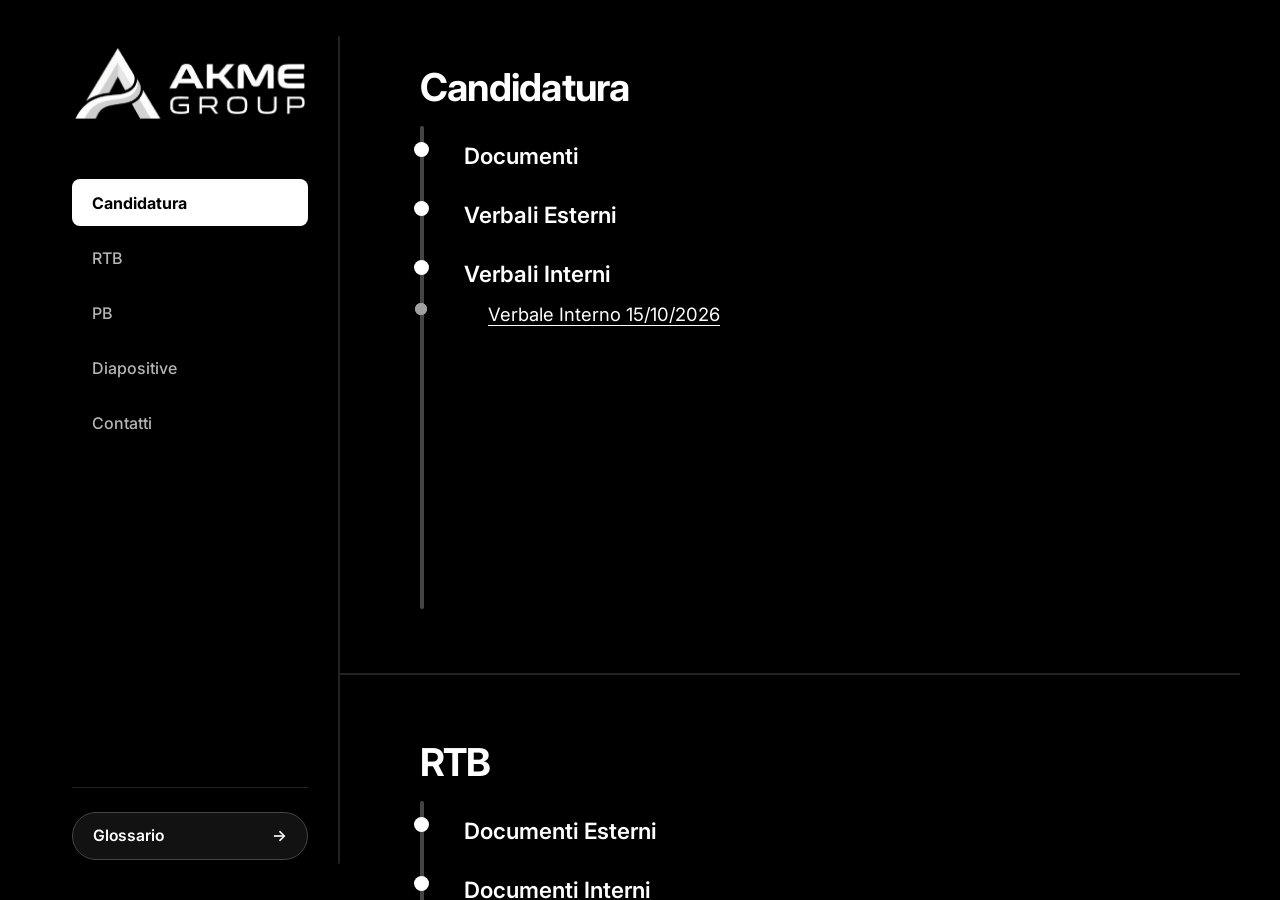
==== website/index.html @ ca803190 "refactor: aggiorno sito per primo verbale" ====
<!DOCTYPE html>
<html lang="it">

<head>
  <meta charset="UTF-8">
  <meta name="viewport" content="width=device-width, initial-scale=1.0">
  <meta name="author" content="Akme Group">
  <meta name="description" content="Sito ufficiale di Akme Group - Ingegneria del Software, Università di Padova">
  <title>Akme Group</title>
  <link rel="icon" href="./logo/logo-small2.png" type="image/png">
  <link rel="stylesheet" href="./style.css" media="screen">
  <script src="./script.js" defer></script>
</head>

<body>
  <header>
    <nav aria-label="Navigazione principale">
      <section id="header-logo">
        <a href="#candidatura">
          <img src="./logo/logo-big2.png" alt="Akme Group - Logo">
        </a>
      </section>

      <ul id="nav-navigation">
        <li><a href="#candidatura" class="active">Candidatura</a></li>
        <li><a href="#rtb">RTB</a></li>
        <li><a href="#pb">PB</a></li>
        <li><a href="#diapositive">Diapositive</a></li>
        <li><a href="#contatti">Contatti</a></li>
      </ul>

      <div class="nav-footer">
        <a href="glossary.html" id="glossario">
          <span>Glossario</span>
          <span class="btn-arrow" aria-hidden="true">→</span>
        </a>
      </div>
    </nav>
  </header>

  <main>
    <section id="candidatura">
      <h2>Candidatura</h2>
      <h3>Documenti</h3>
      <!-- Da integrare con i documenti della Candidatura, es:
      <h4><a href="..." target="_blank">Lettera di Presentazione</a></h4>
      -->
      <h3>Verbali Esterni</h3>
      <!-- Da integrare con i verbali esterni -->
      <h3>Verbali Interni</h3>
      <h4><a href="../output/Candidatura/Verbali%20Interni/2026-10-15.pdf" target="_blank">Verbale Interno 15/10/2026</a></h4>
    </section>

    <section id="rtb">
      <h2>RTB</h2>
      <h3>Documenti Esterni</h3>
      <!-- Da integrare con i documenti esterni RTB -->
      <h3>Documenti Interni</h3>
      <!-- Da integrare con i documenti interni RTB -->
      <h3>Verbali Esterni</h3>
      <!-- Da integrare con i verbali esterni RTB -->
      <h3>Verbali Interni</h3>
      <!-- Da integrare con i verbali interni RTB -->
    </section>

    <section id="pb">
      <h2>PB</h2>
      <h3>Documenti Esterni</h3>
      <!-- Da integrare con i documenti esterni PB -->
      <h3>Documenti Interni</h3>
      <!-- Da integrare con i documenti interni PB -->
      <h3>Verbali Esterni</h3>
      <!-- Da integrare con i verbali esterni PB -->
      <h3>Verbali Interni</h3>
      <!-- Da integrare con i verbali interni PB -->
    </section>

    <section id="diapositive">
      <h2>Diapositive</h2>
      <h3>Presentazioni</h3>
      <!-- Da integrare con le diapositive -->
    </section>

    <section id="contatti" aria-labelledby="contatti-title">
      <h2 id="contatti-title">Contatti</h2>
      <p>
        Il gruppo <strong>Akme Group</strong> è stato formato nell'ambito del corso di Ingegneria del Software presso l'Università degli Studi di Padova.
      </p>
      <p>
        Puoi trovare la nostra organizzazione e repository GitHub al seguente
        <a href="https://github.com/Akme-Group-SWE" target="_blank" rel="noopener noreferrer">link</a>.
      </p>
      <p>
        Per qualsiasi necessità, la nostra mail di contatto è:
        <a href="mailto:akmeswe@gmail.com">
          <span class="monospace">akmeswe@gmail.com</span>
        </a>
      </p>

      <h3>Membri del gruppo:</h3>
      <ul class="members-list">
        <li class="member-item">
          <span class="member-name">Roberto Piovesan</span>
          <span class="member-meta">Matricola: <span class="monospace">2101065</span></span>
          <a href="mailto:roberto.piovesan@studenti.unipd.it" class="member-email">roberto.piovesan@studenti.unipd.it</a>
        </li>
        <li class="member-item">
          <span class="member-name">Marco Giacon</span>
          <span class="member-meta">Matricola: <span class="monospace">2123537</span></span>
          <a href="mailto:marco.giacon.4@studenti.unipd.it" class="member-email">marco.giacon.4@studenti.unipd.it</a>
        </li>
        <li class="member-item">
          <span class="member-name">Pietro Giulio Bassi</span>
          <span class="member-meta">Matricola: <span class="monospace">2137999</span></span>
          <a href="mailto:pietrogiulio.bassi@studenti.unipd.it" class="member-email">pietrogiulio.bassi@studenti.unipd.it</a>
        </li>
        <li class="member-item">
          <span class="member-name">DaXin Chen</span>
          <span class="member-meta">Matricola: <span class="monospace">2148627</span></span>
          <a href="mailto:daxin.chen@studenti.unipd.com" class="member-email">daxin.chen@studenti.unipd.it</a>
        </li>
        <li class="member-item">
          <span class="member-name">Mattia Cadamuro</span>
          <span class="member-meta">Matricola: <span class="monospace">2111534</span></span>
          <a href="mailto:mattia.cadamuro.2@studenti.unipd.it" class="member-email">mattia.cadamuro.2@studenti.unipd.it</a>
        </li>
        <li class="member-item">
          <span class="member-name">Davide Loparco</span>
          <span class="member-meta">Matricola: <span class="monospace">2101088</span></span>
          <a href="mailto:davide.loparco@studenti.unipd.it" class="member-email">davide.loparco@studenti.unipd.it</a>
        </li>
      </ul>
    </section>

    <p id="copyright">Copyright © 2025-2026 by Akme Group - All rights reserved</p>
  </main>
</body>

</html>
---- website/style.css ----
@import url('https://fonts.googleapis.com/css2?family=Inter:ital,opsz,wght@0,14..32,100..900;1,14..32,100..900&display=swap');

:root {
    --bg-primario-hex: #000000;
    --bg-secondario-hex: #222222;
    --main-font-color-hex: #ffffff;
    --muted-font-color-hex: #b5b5b5;
    --accent-primario-hex: #ffffff;
    --accent-secondario-hex: #a0a0a0;

    /* NAVBAR */
    --hover-augmentation: .35vw;
    --divisor-width: 2px;
    --position-left-divisor: 0;

    /* MAIN */
    --h2-top-margin: 0;
    --h2-right-margin: 0;
    --h2-bottom-margin: 1.5rem;
    --h2-left-margin: 0;
    --h2-margin: var(--h2-top-margin) var(--h2-right-margin) var(--h2-bottom-margin) var(--h2-left-margin);
    --h2-font-size: 2.4rem;

    --h3-top-margin: 2rem;
    --h3-bottom-margin: 1rem;
    --h3-lef-margin: 2.75rem;
    --h3-right-margin: 0;
    --h3-margin: var(--h3-top-margin) var(--h3-right-margin) var(--h3-bottom-margin) var(--h3-lef-margin);
    --h3-font-size: 1.4rem;

    --h4-top-margin: 0;
    --h4-bottom-margin: 0.9rem;
    --h4-left-margin: calc(var(--h3-lef-margin) + 1.5rem);
    --h4-right-margin: 0;
    --h4-margin: var(--h4-top-margin) var(--h4-right-margin) var(--h4-bottom-margin) var(--h4-left-margin);
    --h4-font-size: 1.15rem;

    /* SECTION */
    --section-top-padding: 4rem;
    --section-bottom-padding: 4rem;
    --section-left-padding: 5rem;
    --section-right-padding: 3rem;

    /* CONTENT BAR */
    --content-bar-top: calc(var(--section-top-padding) + var(--h2-bottom-margin) + var(--h2-font-size));
    --content-bar-bottom: var(--section-top-padding);
    --content-bar-width: .22em;

    --content-bar-cirlce-width: .65em;
    --content-bar-cirlce-height: .65em;
    --content-bar-circle-color: var(--accent-primario-hex);
}

* {
    margin: 0;
    padding: 0;
    box-sizing: border-box;
    font-family: "Inter", sans-serif;
    font-optical-sizing: auto;
    color: var(--main-font-color-hex);
}

html {
    scroll-behavior: smooth;
    background-color: var(--bg-primario-hex);
    scrollbar-width: none;
    -ms-overflow-style: none;
}

html::-webkit-scrollbar,
body::-webkit-scrollbar,
main::-webkit-scrollbar,
ul::-webkit-scrollbar {
    display: none;
    width: 0;
    height: 0;
}

body {
    display: flex;
    justify-content: center;
    background-color: var(--bg-primario-hex);
    max-width: 1200px;
    margin: 0 auto;
    min-height: 100vh;
}

header {
    width: 300px;
    flex-shrink: 0;
    background-color: var(--bg-primario-hex);
}

main {
    max-height: 100vh;
    width: 100%;
    overflow-y: auto;
    scrollbar-width: none;
    -ms-overflow-style: none;
    position: relative;
    flex: 1;
    scroll-behavior: smooth;
}

nav {
    display: flex;
    flex-direction: column;
    height: 100vh;
    position: relative;
    padding: 2.5rem 2rem;
    gap: 3rem;
}

nav::after {
    content: ' ';
    width: var(--divisor-width);
    background-color: var(--bg-secondario-hex);
    position: absolute;
    top: 4%;
    bottom: 4%;
    border-radius: .1em;
    right: var(--position-left-divisor);
}

#header-logo {
    text-align: center;
    padding: 0.5rem 0;
}

#header-logo a {
    display: inline-block;
}

#header-logo img {
    width: 100%;
    max-width: 230px;
    height: auto;
    display: block;
    margin: 0 auto;
}

#nav-navigation {
    display: flex;
    flex-direction: column;
    gap: 0.5rem;
}

#nav-navigation a {
    display: block;
    text-decoration: none;
    padding: 0.85rem 1.25rem;
    border-radius: 8px;
    transition: all 0.25s ease;
    font-weight: 500;
    color: var(--muted-font-color-hex);
    position: relative;
    overflow: hidden;
}

#nav-navigation a:not(.active)::before {
    content: '';
    position: absolute;
    left: 0;
    top: 0;
    height: 100%;
    width: .25em;
    background-color: var(--main-font-color-hex);
    transform: scaleY(0);
    transition: transform 0.25s ease;
}

#nav-navigation a:not(.active):hover {
    background-color: rgba(255, 255, 255, 0.08);
    color: var(--main-font-color-hex);
    transform: translateX(var(--hover-augmentation));
}

#nav-navigation a:not(.active):hover::before {
    transform: scaleY(1);
}

#nav-navigation a.active {
    color: var(--bg-primario-hex);
    background-color: var(--main-font-color-hex);
    font-weight: 700;
}

/* BOTTONE GLOSSARIO / HOME NELLA SIDEBAR */
.nav-footer {
    margin-top: auto;
    padding-top: 1.5rem;
    border-top: 1px solid var(--bg-secondario-hex);
}

#glossario,
#home {
    display: flex;
    align-items: center;
    justify-content: space-between;
    text-decoration: none;
    background-color: #121212;
    color: var(--main-font-color-hex);
    font-weight: 600;
    font-size: 0.98rem;
    padding: 0.85rem 1.25rem;
    border-radius: 999px;
    border: 1px solid #444444;
    transition: all 0.25s ease;
}

#glossario .btn-arrow,
#home .btn-arrow {
    transition: transform 0.25s ease, color 0.25s ease;
}

#glossario:hover,
#home:hover {
    background-color: var(--main-font-color-hex);
    color: var(--bg-primario-hex);
    border-color: var(--main-font-color-hex);
    opacity: 1;
}

#glossario:hover span,
#home:hover span {
    color: var(--bg-primario-hex);
}

#glossario:hover .btn-arrow {
    transform: translateX(4px);
}

#home:hover .btn-arrow {
    transform: translateX(-4px);
}

/* CONTENUTO PRINCIPALE */

main section {
    min-height: 75vh;
    padding: var(--section-top-padding) var(--section-right-padding) var(--section-bottom-padding) var(--section-left-padding);
    scroll-margin-top: 0;
    position: relative;
    border-bottom: var(--divisor-width) solid var(--bg-secondario-hex);
}

#contatti {
    border-bottom: none;
}

#rtb::before,
#pb::before,
#diapositive::before,
#candidatura::before {
    content: '';
    width: var(--content-bar-width);
    background-color: #444444;
    position: absolute;
    bottom: var(--content-bar-bottom);
    top: var(--content-bar-top);
    left: var(--section-left-padding);
    border-radius: calc(var(--content-bar-width) / 2);
}

#rtb *:not(h2)::before,
#pb *:not(h2)::before,
#diapositive *:not(h2)::before,
#candidatura *:not(h2)::before {
    content: '';
    position: absolute;
    align-self: center;
    width: var(--content-bar-cirlce-width);
    height: var(--content-bar-cirlce-height);
    background-color: var(--content-bar-circle-color);
    border-radius: 100%;
    z-index: 1;
    left: calc(var(--section-left-padding) - (var(--content-bar-cirlce-width) / 2.5));
}

h2 {
    color: var(--main-font-color-hex);
    margin: var(--h2-margin);
    font-size: var(--h2-font-size);
    font-weight: 700;
    letter-spacing: -0.02em;
}

h3 {
    color: var(--main-font-color-hex);
    margin: var(--h3-margin);
    font-size: var(--h3-font-size);
    font-weight: 600;
}

h4 {
    --content-bar-circle-color: var(--accent-secondario-hex);
    margin: var(--h4-margin);
    font-size: var(--h4-font-size);
    font-weight: 400;
}

p {
    line-height: 1.7;
    font-size: 1.08rem;
    margin-bottom: 0.75rem;
    color: #e0e0e0;
}

ul {
    list-style: none;
}

a {
    color: var(--main-font-color-hex);
    text-underline-offset: 4px;
    transition: opacity 0.2s ease;
}

a:hover {
    opacity: 0.75;
}

#contatti h3 {
    margin-left: 0;
    margin-top: 2.5rem;
    margin-bottom: 1.25rem;
}

.monospace {
    font-family: ui-monospace, SFMono-Regular, Menlo, Monaco, Consolas, 'Courier New', monospace;
    background: var(--bg-secondario-hex);
    padding: 0.2rem 0.5rem;
    border-radius: 4px;
    color: var(--main-font-color-hex);
    border: 1px solid #333333;
}

.members-list {
    display: grid;
    grid-template-columns: repeat(2, 1fr);
    gap: 1rem;
}

.member-item {
    background-color: #0d0d0d;
    border: 1px solid #333333;
    border-left: 3px solid var(--main-font-color-hex);
    border-radius: 6px;
    padding: 1rem 1.25rem;
    display: flex;
    flex-direction: column;
    gap: 0.35rem;
}

.member-name {
    font-size: 1.08rem;
    font-weight: 700;
    color: var(--main-font-color-hex);
}

.member-meta {
    font-size: 0.9rem;
    color: var(--muted-font-color-hex);
}

.member-email {
    font-size: 0.9rem;
    color: #e0e0e0;
    word-break: break-all;
}

#copyright {
    text-align: center;
    padding: 2rem 1rem;
    font-size: 0.9rem;
    color: var(--muted-font-color-hex);
    border-top: var(--divisor-width) solid var(--bg-secondario-hex);
    margin: 0;
}

/* RESPONSIVE */
@media (max-width: 820px) {
    :root {
        --section-left-padding: 3rem;
        --section-right-padding: 1.75rem;

        --h2-font-size: 2rem;
        --h3-font-size: 1.25rem;
        --h4-font-size: 1rem;
    }

    body {
        flex-direction: column;
    }

    header {
        width: 100%;
    }

    nav::after {
        display: none;
    }

    #header-logo img {
        max-width: 190px;
    }

    nav {
        height: auto;
        border-bottom: var(--divisor-width) solid var(--bg-secondario-hex);
        gap: 1.25rem;
        align-items: center;
        padding: 1.25rem;
    }

    #nav-navigation {
        flex-direction: row;
        flex-wrap: wrap;
        justify-content: center;
        gap: .5rem;
        padding: 0;
    }

    #nav-navigation a {
        font-size: 0.95rem;
        padding: 0.5rem 0.9rem;
    }

    .nav-footer {
        margin-top: 0;
        padding-top: 0;
        border-top: none;
    }

    #glossario,
    #home {
        gap: 0.6rem;
        padding: 0.55rem 1.15rem;
    }

    main {
        max-height: none;
    }

    .members-list {
        grid-template-columns: 1fr;
    }
}

@media (max-width: 480px) {
    :root {
        --section-left-padding: 2rem;
        --section-right-padding: 1.25rem;

        --h2-font-size: 1.75rem;
        --h3-font-size: 1.15rem;
        --h4-font-size: .95rem;
    }
}
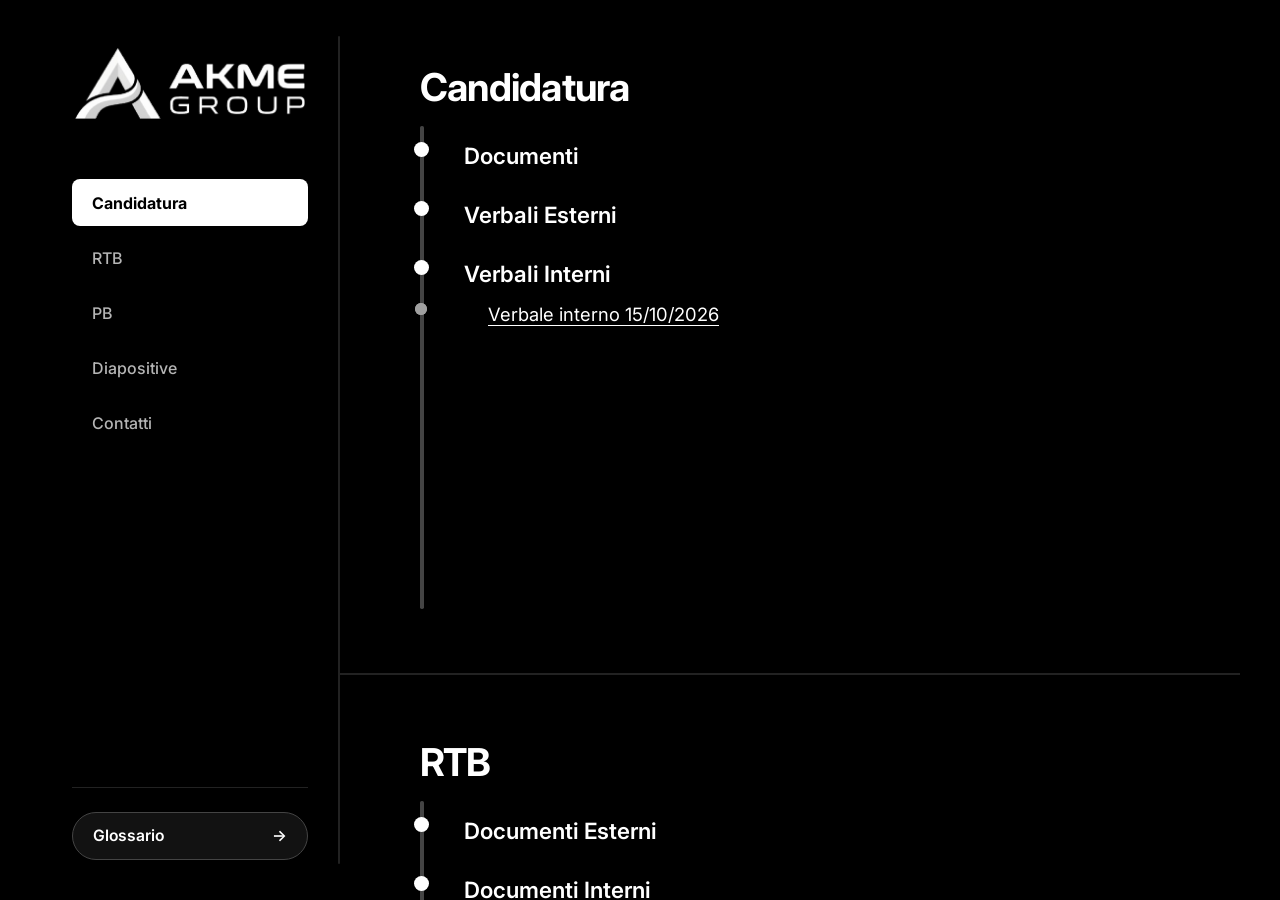
==== commit 7bfc09b7: "refactor: verbale 15-10 & miglioramento script automazione" ====
--- a/website/index.html
+++ b/website/index.html
@@ -48,7 +48,13 @@
       <h3>Verbali Esterni</h3>
       <!-- Da integrare con i verbali esterni -->
       <h3>Verbali Interni</h3>
-      <h4><a href="../output/Candidatura/Verbali%20Interni/2026-10-15.pdf" target="_blank">Verbale Interno 15/10/2026</a></h4>
+      
+      
+      
+      
+      
+      
+      <h4><a href="../output/Candidatura/Verbali%20Interni/2026-10-15.pdf" target="_blank">Verbale interno 15/10/2026</a></h4>
     </section>
 
     <section id="rtb">
@@ -132,7 +138,7 @@
       </ul>
     </section>
 
-    <p id="copyright">Copyright © 2025-2026 by Akme Group - All rights reserved</p>
+    <p id="copyright">Copyright © 2026-2027 by Akme Group - All rights reserved</p>
   </main>
 </body>
 
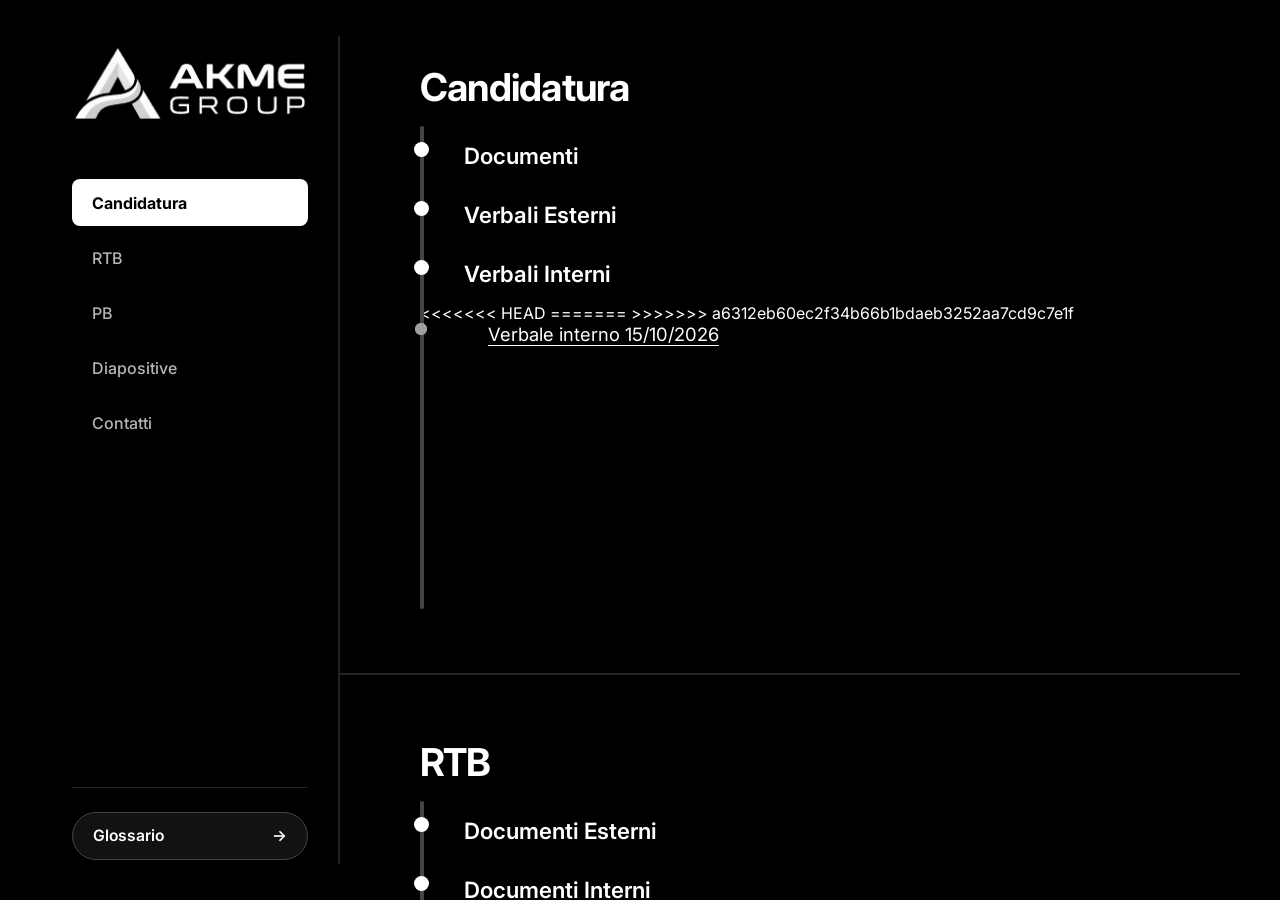
==== commit 68be4cf4: "Stesura prima versione del verbale interno 21/10/2026" ====
--- a/website/index.html
+++ b/website/index.html
@@ -54,6 +54,11 @@
       
       
       
+      
+<<<<<<< HEAD
+=======
+      
+>>>>>>> a6312eb60ec2f34b66b1bdaeb3252aa7cd9c7e1f
       <h4><a href="../output/Candidatura/Verbali%20Interni/2026-10-15.pdf" target="_blank">Verbale interno 15/10/2026</a></h4>
     </section>
 
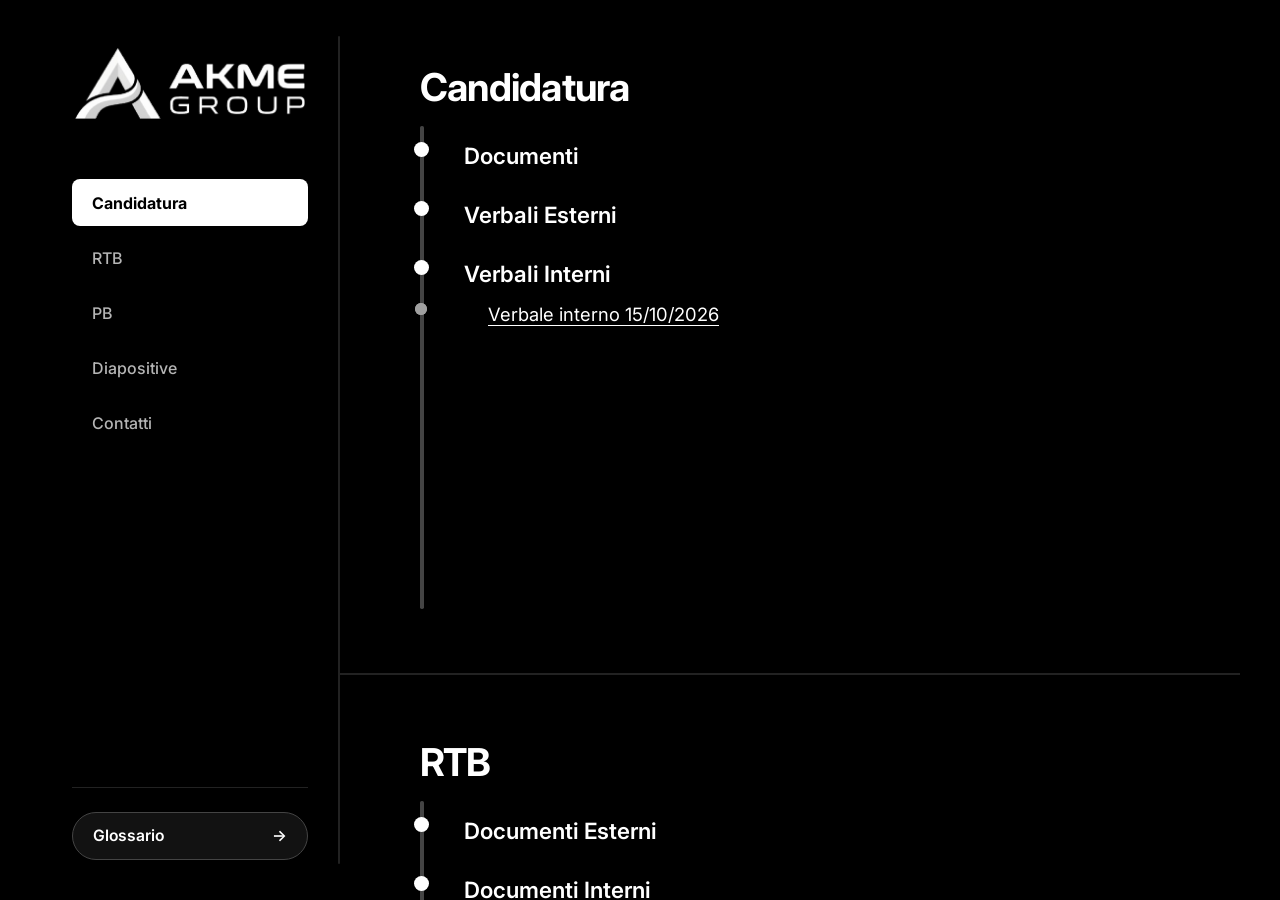
==== commit 334f33f6: "Risolti conflitti sui file di output" ====
--- a/website/index.html
+++ b/website/index.html
@@ -55,10 +55,8 @@
       
       
       
-<<<<<<< HEAD
-=======
       
->>>>>>> a6312eb60ec2f34b66b1bdaeb3252aa7cd9c7e1f
+      
       <h4><a href="../output/Candidatura/Verbali%20Interni/2026-10-15.pdf" target="_blank">Verbale interno 15/10/2026</a></h4>
     </section>
 
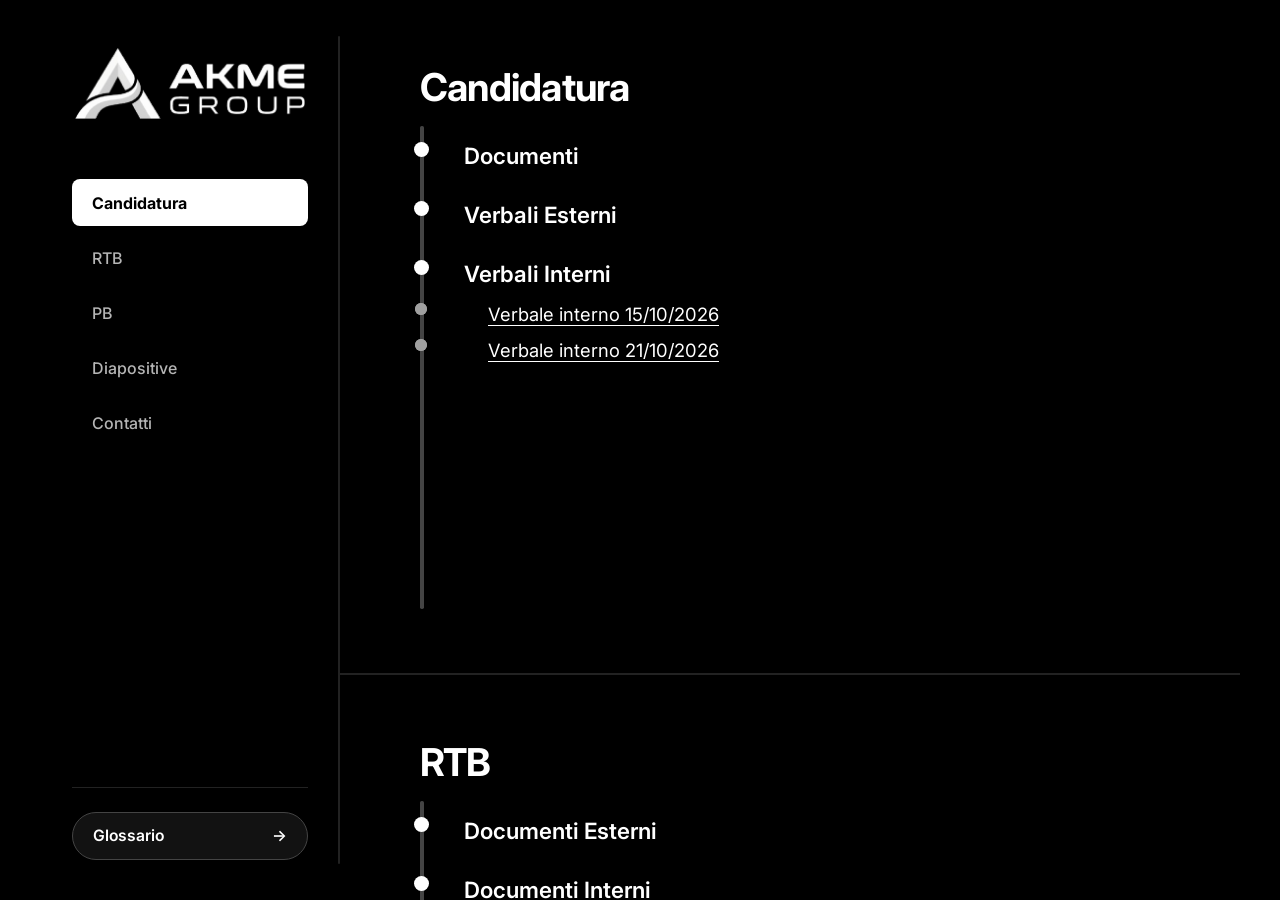
==== commit c93bc70b: "ci: aggiornamento automatico PDF, sito web e glossario [skip ci]" ====
--- a/website/index.html
+++ b/website/index.html
@@ -57,7 +57,9 @@
       
       
       
+      
       <h4><a href="../output/Candidatura/Verbali%20Interni/2026-10-15.pdf" target="_blank">Verbale interno 15/10/2026</a></h4>
+      <h4><a href="../output/Candidatura/Verbali%20Interni/2026-10-21.pdf" target="_blank">Verbale interno 21/10/2026</a></h4>
     </section>
 
     <section id="rtb">
